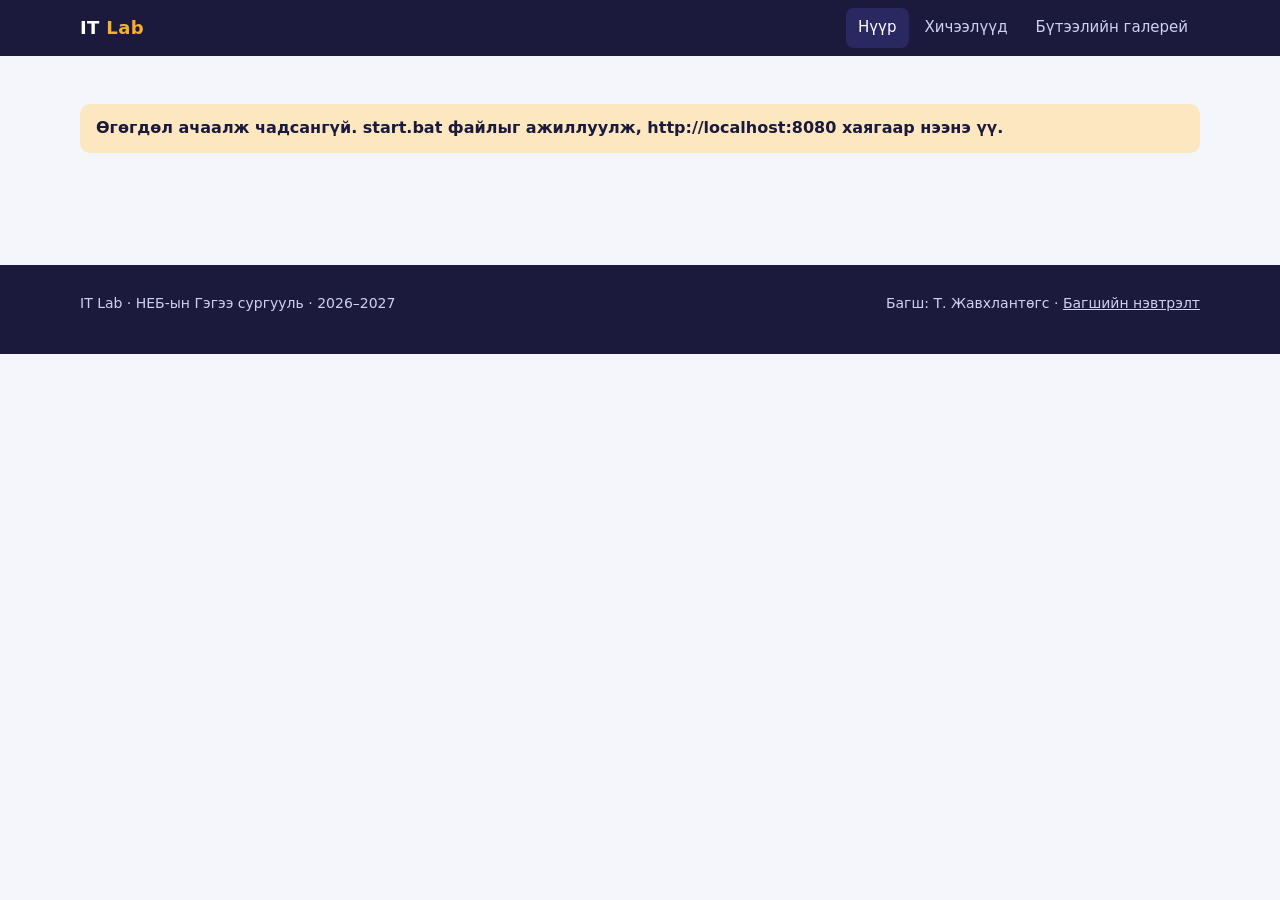
==== index.html @ 65188cd8 "Initial public site: IT Lab 2026-2027 Public pages only (gallery, lesson overviews). Slides, lesson " ====
<!doctype html>
<html lang="mn">
<head>
<meta charset="utf-8">
<meta name="viewport" content="width=device-width, initial-scale=1">
<title>IT Lab — дугуйлангийн сайт</title>
<link rel="stylesheet" href="css/style.css">
</head>
<body>
<main id="app"><noscript><p class="noscript">Энэ сайт JavaScript шаардана.</p></noscript></main>
<script src="js/common.js"></script>
<script src="js/index.js"></script>
</body>
</html>
---- css/style.css ----
:root {
  --bg: #f5f6fb; --surface: #ffffff; --ink: #1b1a3d; --muted: #5f6286; --line: #dcdeec;
  --navy: #1b1a3d; --navy2: #2a2860; --violet: #7c5cff; --mint: #0fa898; --coral: #ff5e5b; --gold: #f5b02e;
  --on-dark: #ffffff; --soft-dark: #cfd1f0;
  --shadow: 0 2px 14px rgba(27, 26, 61, .08);
  --r: 14px;
}
@media (prefers-color-scheme: dark) {
  :root:not([data-theme="light"]) {
    --bg: #12112b; --surface: #1c1b42; --ink: #eceefc; --muted: #a3a6cf; --line: #34336a;
    --navy: #0e0d24; --navy2: #24235a; --shadow: 0 2px 14px rgba(0, 0, 0, .35);
  }
}
* { box-sizing: border-box; }
html { scroll-behavior: smooth; }
body {
  margin: 0; background: var(--bg); color: var(--ink);
  font: 16px/1.55 "Segoe UI", system-ui, -apple-system, "Helvetica Neue", Arial, sans-serif;
}
img, video { max-width: 100%; display: block; }
a { color: var(--violet); }
.wrap { width: min(1120px, 100% - 32px); margin-inline: auto; }
h1, h2, h3 { line-height: 1.2; margin: 0; }
.muted { color: var(--muted); }
.en { color: var(--muted); font-style: italic; }

/* ---------- Навигаци ---------- */
.nav { background: var(--navy); color: var(--on-dark); position: sticky; top: 0; z-index: 20; }
.nav .wrap { display: flex; align-items: center; gap: 18px; min-height: 56px; flex-wrap: wrap; }
.brand { font-weight: 800; letter-spacing: .02em; color: var(--on-dark); text-decoration: none; font-size: 18px; }
.brand b { color: var(--gold); }
.nav nav { display: flex; gap: 4px; margin-left: auto; flex-wrap: wrap; }
.nav nav a { color: var(--soft-dark); text-decoration: none; padding: 8px 12px; border-radius: 8px; font-size: 15px; }
.nav nav a:hover, .nav nav a[aria-current="page"] { background: var(--navy2); color: var(--on-dark); }

/* ---------- Hero ---------- */
.hero { background: var(--navy); color: var(--on-dark); position: relative; overflow: hidden; padding: 56px 0 64px; }
.hero::before { content: ""; position: absolute; right: -120px; top: -160px; width: 460px; height: 460px; border-radius: 50%; background: var(--violet); opacity: .28; }
.hero::after { content: ""; position: absolute; right: 120px; bottom: -150px; width: 260px; height: 260px; border-radius: 50%; background: var(--mint); opacity: .22; }
.hero .wrap { position: relative; z-index: 1; }
.eyebrow { color: var(--gold); font-weight: 700; letter-spacing: .08em; text-transform: uppercase; font-size: 13px; }
.hero h1 { font-size: clamp(32px, 5.4vw, 54px); margin: 10px 0 14px; max-width: 22ch; }
.hero p { max-width: 56ch; color: var(--soft-dark); font-size: 18px; margin: 0 0 24px; }
.btns { display: flex; gap: 12px; flex-wrap: wrap; }
.btn {
  display: inline-flex; align-items: center; gap: 8px; padding: 11px 20px; border-radius: 999px; border: 0;
  font: inherit; font-weight: 700; cursor: pointer; text-decoration: none; background: var(--gold); color: #1b1a3d;
}
.btn:hover { filter: brightness(1.06); }
.btn.ghost { background: transparent; color: var(--on-dark); box-shadow: inset 0 0 0 2px rgba(255, 255, 255, .35); }
.btn.violet { background: var(--violet); color: #fff; }
.btn.line { background: transparent; color: var(--ink); box-shadow: inset 0 0 0 2px var(--line); }
.btn:disabled { opacity: .5; cursor: not-allowed; }

/* ---------- Хэсэг ---------- */
section.block { padding: 48px 0 8px; }
.head { display: flex; align-items: baseline; gap: 14px; flex-wrap: wrap; margin-bottom: 20px; }
.head h2 { font-size: clamp(24px, 3.4vw, 32px); }
.head p { margin: 0; color: var(--muted); }

.grid { display: grid; gap: 18px; }
.grid.c4 { grid-template-columns: repeat(auto-fill, minmax(240px, 1fr)); }
.grid.c3 { grid-template-columns: repeat(auto-fill, minmax(300px, 1fr)); }
.card { background: var(--surface); border-radius: var(--r); box-shadow: var(--shadow); overflow: hidden; }

/* ---------- Эцсийн бүтээгдэхүүн ---------- */
.outcome { padding: 20px; display: flex; flex-direction: column; gap: 10px; }
.outcome .ico { width: 48px; height: 48px; border-radius: 14px; display: grid; place-items: center; font-size: 26px; }
.outcome h3 { font-size: 20px; }
.c-violet { background: color-mix(in srgb, var(--violet) 18%, var(--surface)); }
.c-mint { background: color-mix(in srgb, var(--mint) 20%, var(--surface)); }
.c-coral { background: color-mix(in srgb, var(--coral) 18%, var(--surface)); }
.c-gold { background: color-mix(in srgb, var(--gold) 28%, var(--surface)); }
.thumbs { display: grid; grid-template-columns: repeat(3, 1fr); gap: 6px; margin-top: 4px; }
.thumbs .t { aspect-ratio: 1; border-radius: 10px; overflow: hidden; background: var(--bg); display: grid; place-items: center; font-size: 20px; color: var(--muted); }
.thumbs .t img, .thumbs .t video { width: 100%; height: 100%; object-fit: cover; }
.count { font-size: 14px; color: var(--muted); }

/* ---------- Жилийн төлөвлөгөө ---------- */
.roadmap { display: grid; gap: 12px; grid-template-columns: repeat(auto-fill, minmax(190px, 1fr)); }
.month { padding: 14px 16px; border-radius: var(--r); background: var(--surface); box-shadow: var(--shadow); display: flex; flex-direction: column; gap: 6px; text-decoration: none; color: inherit; border: 2px solid transparent; }
.month .m { font-size: 28px; font-weight: 800; }
.month.ready { border-color: var(--violet); }
.month.ready:hover { transform: translateY(-2px); }
.month.soon { opacity: .72; }
.month small { color: var(--muted); }
.pill { display: inline-block; font-size: 12px; font-weight: 700; padding: 3px 10px; border-radius: 999px; background: var(--bg); color: var(--muted); align-self: flex-start; }
.pill.ok { background: color-mix(in srgb, var(--mint) 22%, var(--surface)); color: var(--mint); }
.mod { display: inline-block; margin: 20px 0 8px; font-weight: 700; color: var(--muted); font-size: 14px; text-transform: uppercase; letter-spacing: .06em; }

/* ---------- Хичээлийн карт ---------- */
.lesson-card { padding: 18px; display: flex; flex-direction: column; gap: 8px; text-decoration: none; color: inherit; height: 100%; }
.lesson-card:hover { transform: translateY(-2px); box-shadow: 0 6px 22px rgba(124, 92, 255, .22); }
.lesson-card .no { font-weight: 800; color: var(--violet); font-size: 14px; }
.lesson-card h3 { font-size: 18px; }
.lesson-card .mk { margin-top: auto; padding-top: 10px; font-size: 14px; color: var(--muted); border-top: 1px dashed var(--line); }
.lesson-card, .month { transition: transform .15s, box-shadow .15s; }

/* ---------- Хичээлийн хуудас ---------- */
.lhead { background: var(--navy); color: var(--on-dark); padding: 36px 0 40px; }
.lhead h1 { font-size: clamp(28px, 4.6vw, 44px); margin: 8px 0; }
.lhead .en { color: var(--soft-dark); font-size: 18px; }
.lhead .summary { max-width: 62ch; color: var(--soft-dark); font-size: 18px; margin: 14px 0 0; }
.back { color: var(--soft-dark); text-decoration: none; font-size: 14px; }
.two { display: grid; gap: 24px; grid-template-columns: 1fr 1fr; align-items: start; }
@media (max-width: 800px) { .two { grid-template-columns: 1fr; } }
.panel { padding: 22px; }
.panel h2 { font-size: 22px; margin-bottom: 12px; }
.goals { margin: 0; padding: 0; list-style: none; display: grid; gap: 10px; }
.goals li { display: flex; gap: 12px; align-items: flex-start; }
.goals li::before { content: attr(data-n); flex: none; width: 26px; height: 26px; border-radius: 50%; background: var(--violet); color: #fff; font-weight: 700; font-size: 13px; display: grid; place-items: center; margin-top: 1px; }
.flow { list-style: none; margin: 0; padding: 0; display: grid; gap: 8px; }
.flow li { display: grid; grid-template-columns: 64px 1fr; gap: 10px; align-items: center; padding: 8px 12px; background: var(--bg); border-radius: 10px; }
.flow b { color: var(--violet); }
.chips { display: flex; flex-wrap: wrap; gap: 8px; }
.chip { background: var(--bg); border: 1px solid var(--line); border-radius: 999px; padding: 4px 12px; font-size: 14px; }
.make { background: var(--navy); color: var(--on-dark); border-radius: var(--r); padding: 24px; }
.make h2 { color: var(--gold); font-size: 14px; letter-spacing: .08em; text-transform: uppercase; margin-bottom: 8px; }
.make .what { font-size: 24px; font-weight: 800; margin-bottom: 6px; }
.make p { margin: 0 0 16px; color: var(--soft-dark); }
.make .examples { display: grid; gap: 12px; grid-template-columns: repeat(auto-fill, minmax(220px, 1fr)); }
.placeholder { border: 2px dashed rgba(255, 255, 255, .3); border-radius: 12px; padding: 22px; text-align: center; color: var(--soft-dark); }
.empty { border: 2px dashed var(--line); border-radius: var(--r); padding: 28px; text-align: center; color: var(--muted); }
.pager { display: flex; justify-content: space-between; gap: 12px; flex-wrap: wrap; margin: 36px 0; }

/* ---------- Бүтээлийн карт ---------- */
.work { display: flex; flex-direction: column; }
.work .media { aspect-ratio: 4 / 3; background: var(--bg); display: grid; place-items: center; overflow: hidden; position: relative; cursor: pointer; }
.work .media img, .work .media video { width: 100%; height: 100%; object-fit: cover; }
.work .media .big { font-size: 44px; }
.work .media audio { width: 90%; }
.work .body { padding: 12px 14px 14px; display: grid; gap: 4px; }
.work h3 { font-size: 16px; }
.work .by { font-size: 14px; color: var(--muted); }
.tag { font-size: 12px; font-weight: 700; padding: 2px 9px; border-radius: 999px; background: color-mix(in srgb, var(--violet) 16%, var(--surface)); color: var(--violet); display: inline-block; }
.tag.ex { background: color-mix(in srgb, var(--gold) 30%, var(--surface)); color: #8a5a00; }
.make .work { box-shadow: none; }
.make .work .by { color: var(--muted); }
.tags { display: flex; gap: 6px; flex-wrap: wrap; margin-top: 4px; }

/* ---------- Шүүлтүүр ---------- */
.filters { display: flex; flex-wrap: wrap; gap: 8px; margin-bottom: 18px; }
.filters button { font: inherit; border: 0; cursor: pointer; padding: 7px 16px; border-radius: 999px; background: var(--surface); color: var(--ink); box-shadow: inset 0 0 0 1.5px var(--line); }
.filters button[aria-pressed="true"] { background: var(--violet); color: #fff; box-shadow: none; }
.filter-label { width: 100%; font-size: 13px; color: var(--muted); font-weight: 700; text-transform: uppercase; letter-spacing: .06em; }

/* ---------- Lightbox ---------- */
dialog.lb { border: 0; padding: 0; background: transparent; max-width: 96vw; max-height: 94vh; }
dialog.lb::backdrop { background: rgba(10, 9, 30, .88); }
dialog.lb .in { position: relative; display: grid; gap: 10px; justify-items: center; color: #fff; }
dialog.lb img, dialog.lb video { max-width: 94vw; max-height: 80vh; border-radius: 10px; background: #000; }
dialog.lb iframe { width: min(94vw, 900px); height: 80vh; border: 0; border-radius: 10px; background: #fff; }
dialog.lb .x { position: absolute; top: -6px; right: -6px; z-index: 2; width: 38px; height: 38px; border-radius: 50%; border: 0; background: var(--gold); color: #1b1a3d; font-size: 22px; font-weight: 800; cursor: pointer; }
dialog.lb .cap { text-align: center; }

/* ---------- Админ ---------- */
.form { display: grid; gap: 14px; max-width: 640px; }
.form label { display: grid; gap: 4px; font-weight: 600; }
.form input[type=text], .form input[type=url], .form select, .form textarea {
  font: inherit; padding: 10px 12px; border-radius: 10px; border: 1.5px solid var(--line); background: var(--surface); color: var(--ink);
}
.form .row { display: grid; gap: 12px; grid-template-columns: 1fr 1fr; }
@media (max-width: 600px) { .form .row { grid-template-columns: 1fr; } }
.form .check { display: flex; gap: 10px; align-items: flex-start; font-weight: 500; }
.form .check input { margin-top: 5px; width: 18px; height: 18px; }
.drop { border: 2px dashed var(--line); border-radius: var(--r); padding: 26px; text-align: center; background: var(--surface); cursor: pointer; }
.drop.over { border-color: var(--violet); background: color-mix(in srgb, var(--violet) 10%, var(--surface)); }
.msg { padding: 12px 16px; border-radius: 10px; font-weight: 600; }
.msg.ok { background: color-mix(in srgb, var(--mint) 22%, var(--surface)); }
.msg.err { background: color-mix(in srgb, var(--coral) 22%, var(--surface)); }
.msg.warn { background: color-mix(in srgb, var(--gold) 30%, var(--surface)); }
.tabs { display: flex; gap: 8px; margin-bottom: 14px; }
.tabs button { font: inherit; border: 0; padding: 8px 16px; border-radius: 999px; cursor: pointer; background: var(--surface); box-shadow: inset 0 0 0 1.5px var(--line); color: var(--ink); }
.tabs button[aria-pressed="true"] { background: var(--violet); color: #fff; box-shadow: none; }
.list { display: grid; gap: 8px; margin-top: 12px; }
.list .item { display: flex; gap: 12px; align-items: center; padding: 10px 14px; background: var(--surface); border-radius: 10px; box-shadow: var(--shadow); }
.list .item .grow { flex: 1; min-width: 0; }
.list .item .grow b, .list .item .grow span { display: block; overflow: hidden; text-overflow: ellipsis; white-space: nowrap; }
.btn.small { padding: 6px 14px; font-size: 14px; }
.btn.danger { background: var(--coral); color: #fff; }

footer { margin-top: 64px; padding: 28px 0 40px; background: var(--navy); color: var(--soft-dark); font-size: 14px; }
footer .wrap { display: flex; flex-wrap: wrap; gap: 8px 24px; justify-content: space-between; }

.noscript { padding: 24px; text-align: center; }
@media (max-width: 600px) { .hero { padding: 40px 0 48px; } .hero p { font-size: 16px; } }
@media (prefers-reduced-motion: reduce) { * { transition: none !important; scroll-behavior: auto !important; } }

.badge { display: inline-block; font-size: 12px; font-weight: 700; padding: 3px 10px; border-radius: 999px; background: color-mix(in srgb, var(--gold) 35%, transparent); color: var(--gold); vertical-align: middle; }
.panel h2 .badge, .card .badge { color: #8a5a00; background: color-mix(in srgb, var(--gold) 35%, var(--surface)); }
.nav .badge { background: color-mix(in srgb, var(--gold) 25%, transparent); color: var(--gold); }
.lhead .btns .badge { align-self: center; }
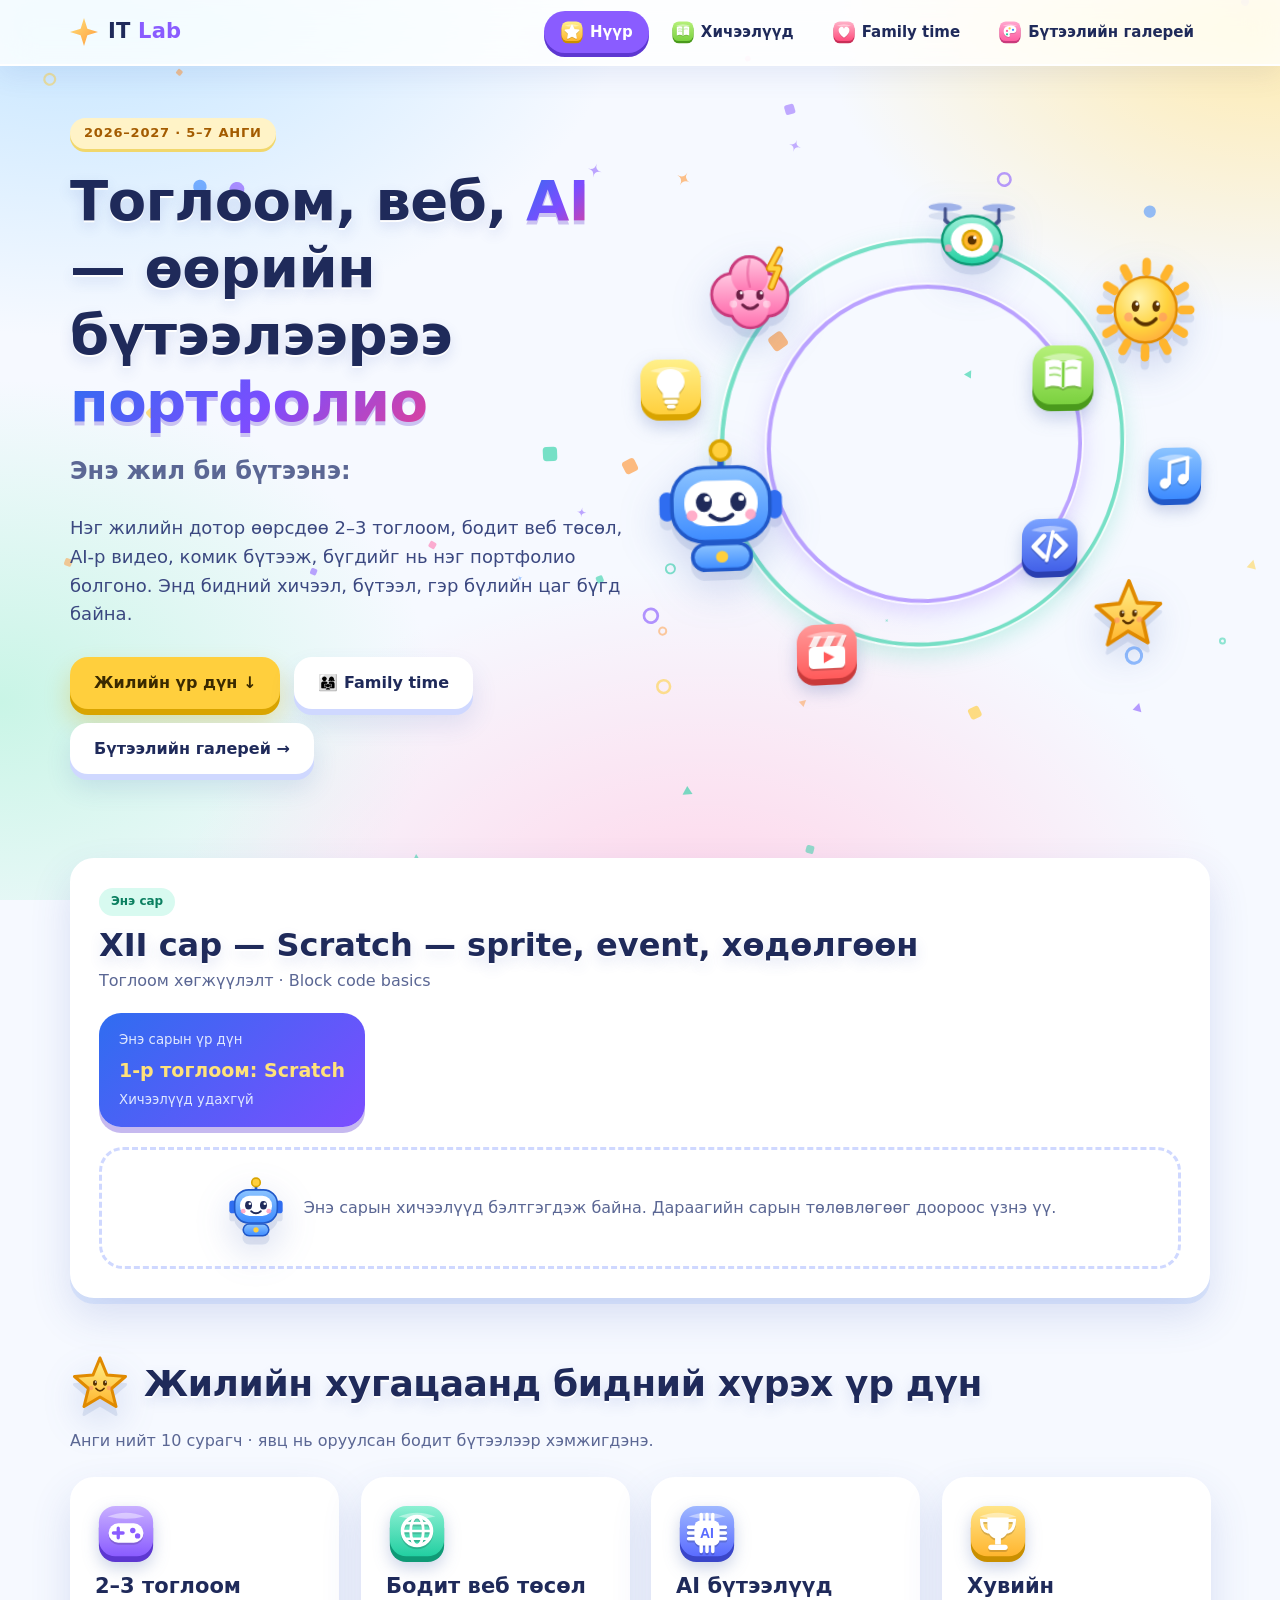
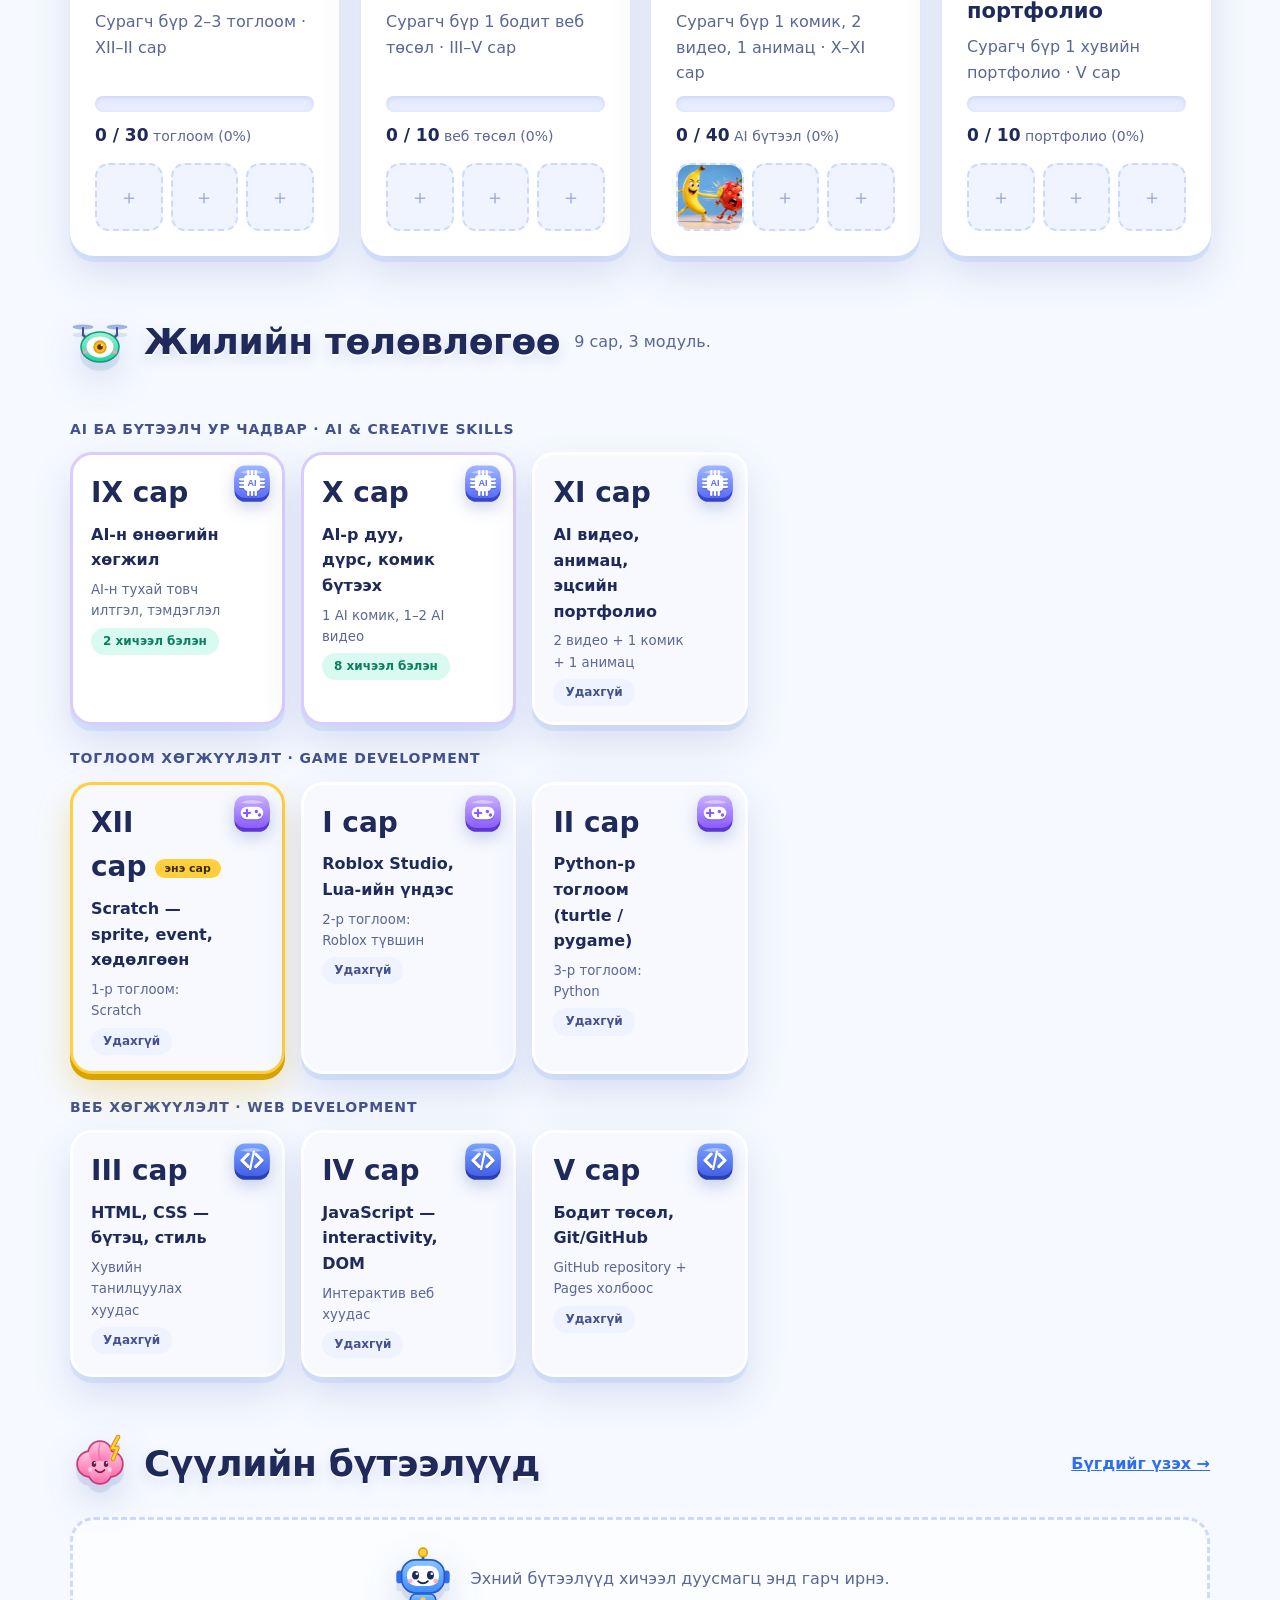
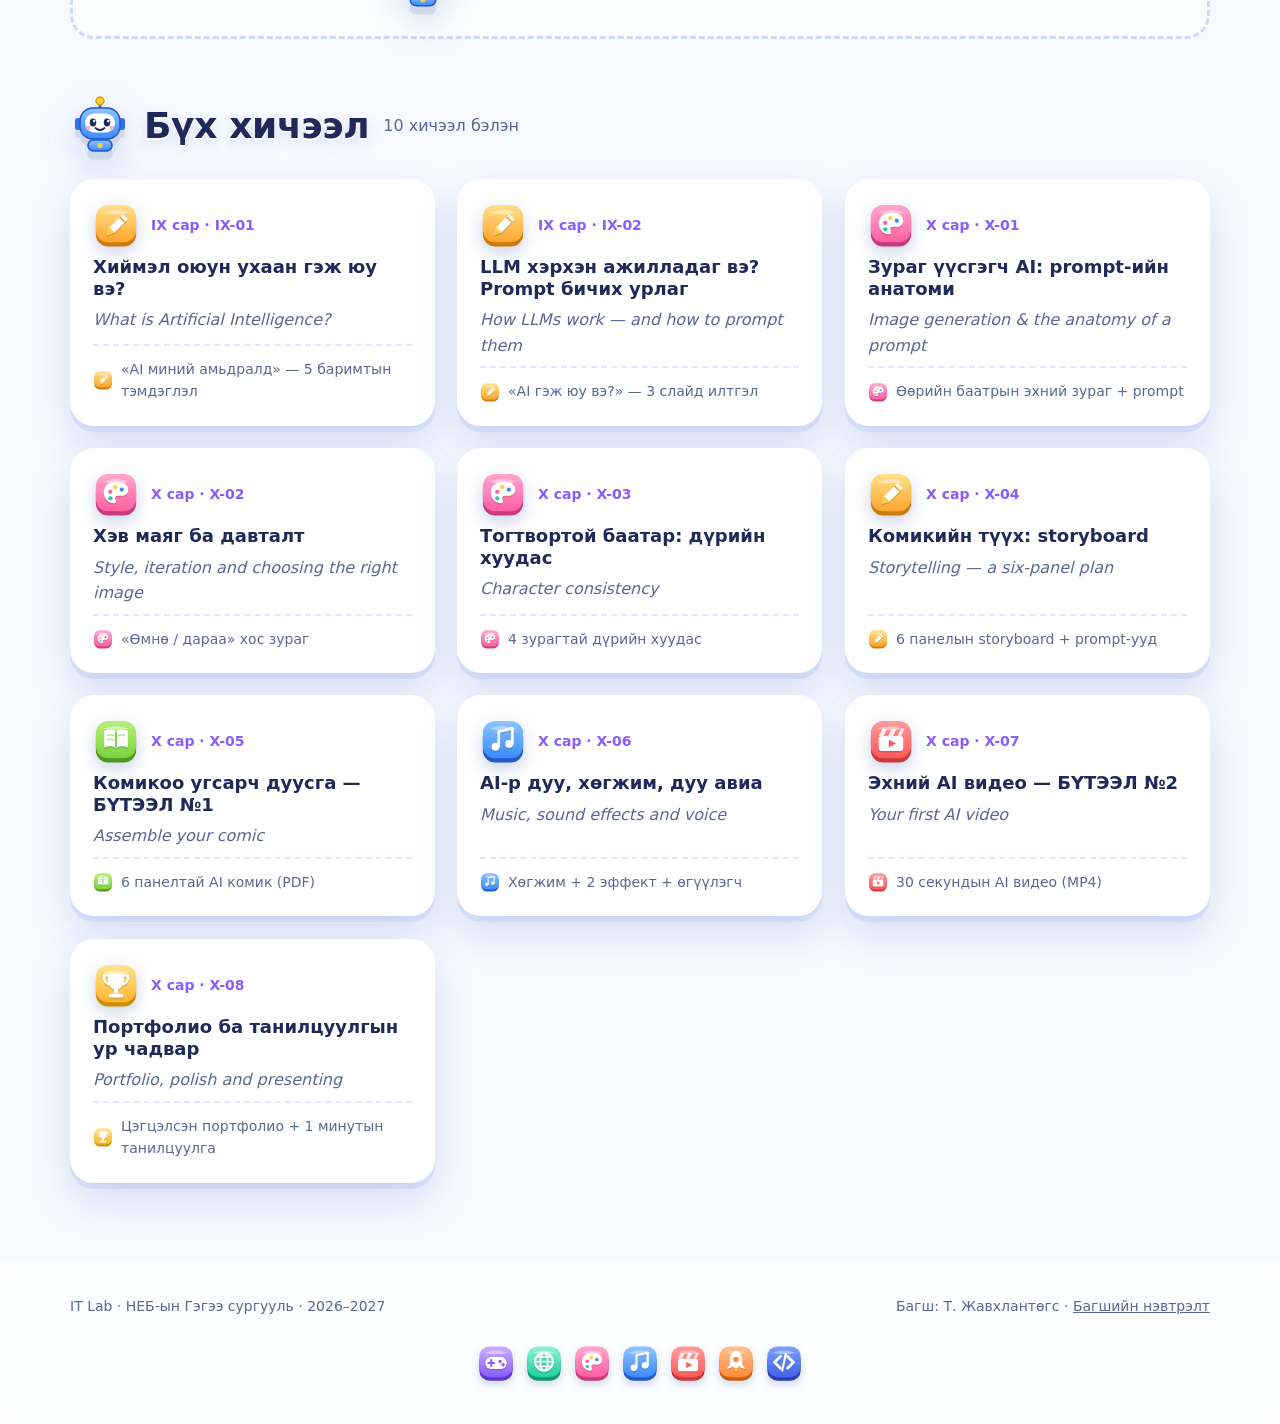
==== commit 0e187850: "Update site: bright 3D design, Family time, month view, 3D icons - Kid-friendly bright 3D theme with" ====
--- a/index.html
+++ b/index.html
@@ -4,11 +4,14 @@
 <meta charset="utf-8">
 <meta name="viewport" content="width=device-width, initial-scale=1">
 <title>IT Lab — дугуйлангийн сайт</title>
+<meta name="color-scheme" content="dark">
+<meta name="theme-color" content="#070816">
 <link rel="stylesheet" href="css/style.css">
 </head>
 <body>
 <main id="app"><noscript><p class="noscript">Энэ сайт JavaScript шаардана.</p></noscript></main>
 <script src="js/common.js"></script>
+<script src="js/fx.js"></script>
 <script src="js/index.js"></script>
 </body>
 </html>
--- a/css/style.css
+++ b/css/style.css
@@ -1,192 +1,448 @@
+/* IT Lab — хүүхдэд зориулсан гэгээлэг 3D загвар: тод өнгө, «товчин доорх ирмэг», найрсаг дүрүүд */
 :root {
-  --bg: #f5f6fb; --surface: #ffffff; --ink: #1b1a3d; --muted: #5f6286; --line: #dcdeec;
-  --navy: #1b1a3d; --navy2: #2a2860; --violet: #7c5cff; --mint: #0fa898; --coral: #ff5e5b; --gold: #f5b02e;
-  --on-dark: #ffffff; --soft-dark: #cfd1f0;
-  --shadow: 0 2px 14px rgba(27, 26, 61, .08);
-  --r: 14px;
-}
-@media (prefers-color-scheme: dark) {
-  :root:not([data-theme="light"]) {
-    --bg: #12112b; --surface: #1c1b42; --ink: #eceefc; --muted: #a3a6cf; --line: #34336a;
-    --navy: #0e0d24; --navy2: #24235a; --shadow: 0 2px 14px rgba(0, 0, 0, .35);
-  }
+  color-scheme: light;
+  --bg: #f6f9ff; --surface: #ffffff;
+  --ink: #1f2a5a; --muted: #5b6794; --line: #dfe6ff;
+  --blue: #3d8bff; --blue-d: #2159c9; --purple: #8a5cff; --purple-d: #5d37d1; --pink: #ff5fa2; --pink-d: #c93a7c;
+  --orange: #ff9a3d; --yellow: #ffcf3d; --yellow-d: #d9a400; --mint: #22cfa1; --mint-d: #0f9a76; --coral: #ff6b6b; --coral-d: #cc4545;
+  /* ӨМНӨХ нэрүүдийг хадгална (JS-д ашиглагддаг) */
+  --violet: var(--purple); --gold: var(--yellow);
+  --on-dark: #ffffff; --soft-dark: #eaf0ff;
+  --grad: linear-gradient(135deg, #2f6df0 0%, #7c4dff 55%, #e0409a 100%);
+  --shadow: 0 6px 0 rgba(47, 109, 240, .10), 0 18px 40px rgba(60, 90, 180, .16);
+  --r: 24px;
 }
 * { box-sizing: border-box; }
 html { scroll-behavior: smooth; }
 body {
-  margin: 0; background: var(--bg); color: var(--ink);
-  font: 16px/1.55 "Segoe UI", system-ui, -apple-system, "Helvetica Neue", Arial, sans-serif;
-}
+  margin: 0; color: var(--ink); min-height: 100vh;
+  font: 16px/1.6 "Segoe UI", system-ui, -apple-system, "Helvetica Neue", Arial, sans-serif;
+  background:
+    radial-gradient(900px 600px at 6% -4%, #bfe3ff 0%, transparent 62%),
+    radial-gradient(800px 560px at 100% 0%, #ffe9a8 0%, transparent 58%),
+    radial-gradient(900px 640px at 55% 106%, #ffd3e8 0%, transparent 60%),
+    radial-gradient(700px 520px at 0% 78%, #c9f5e6 0%, transparent 62%),
+    var(--bg);
+  background-attachment: fixed;
+  overflow-x: hidden;
+}
+#fx { position: fixed; inset: 0; width: 100%; height: 100%; z-index: 0; pointer-events: none; }
+header.nav, #app, footer { position: relative; z-index: 1; }
 img, video { max-width: 100%; display: block; }
-a { color: var(--violet); }
-.wrap { width: min(1120px, 100% - 32px); margin-inline: auto; }
+a { color: #2f6df0; }
 h1, h2, h3 { line-height: 1.2; margin: 0; }
 .muted { color: var(--muted); }
 .en { color: var(--muted); font-style: italic; }
+.wrap { width: min(1140px, 100% - 32px); margin-inline: auto; }
+.grad { background: var(--grad); -webkit-background-clip: text; background-clip: text; -webkit-text-fill-color: transparent; color: transparent; }
+::selection { background: #ffe08a; }
+:focus-visible { outline: 3px solid var(--purple); outline-offset: 3px; border-radius: 8px; }
 
 /* ---------- Навигаци ---------- */
-.nav { background: var(--navy); color: var(--on-dark); position: sticky; top: 0; z-index: 20; }
-.nav .wrap { display: flex; align-items: center; gap: 18px; min-height: 56px; flex-wrap: wrap; }
-.brand { font-weight: 800; letter-spacing: .02em; color: var(--on-dark); text-decoration: none; font-size: 18px; }
-.brand b { color: var(--gold); }
-.nav nav { display: flex; gap: 4px; margin-left: auto; flex-wrap: wrap; }
-.nav nav a { color: var(--soft-dark); text-decoration: none; padding: 8px 12px; border-radius: 8px; font-size: 15px; }
-.nav nav a:hover, .nav nav a[aria-current="page"] { background: var(--navy2); color: var(--on-dark); }
-
-/* ---------- Hero ---------- */
-.hero { background: var(--navy); color: var(--on-dark); position: relative; overflow: hidden; padding: 56px 0 64px; }
-.hero::before { content: ""; position: absolute; right: -120px; top: -160px; width: 460px; height: 460px; border-radius: 50%; background: var(--violet); opacity: .28; }
-.hero::after { content: ""; position: absolute; right: 120px; bottom: -150px; width: 260px; height: 260px; border-radius: 50%; background: var(--mint); opacity: .22; }
-.hero .wrap { position: relative; z-index: 1; }
-.eyebrow { color: var(--gold); font-weight: 700; letter-spacing: .08em; text-transform: uppercase; font-size: 13px; }
-.hero h1 { font-size: clamp(32px, 5.4vw, 54px); margin: 10px 0 14px; max-width: 22ch; }
-.hero p { max-width: 56ch; color: var(--soft-dark); font-size: 18px; margin: 0 0 24px; }
-.btns { display: flex; gap: 12px; flex-wrap: wrap; }
+.nav { position: sticky; top: 0; z-index: 30; background: rgba(255, 255, 255, .82); backdrop-filter: blur(16px) saturate(160%); -webkit-backdrop-filter: blur(16px) saturate(160%); border-bottom: 2px solid #fff; box-shadow: 0 8px 28px rgba(60, 90, 180, .10); }
+.nav .wrap { display: flex; align-items: center; gap: 14px; min-height: 64px; flex-wrap: wrap; }
+.brand { display: inline-flex; align-items: center; gap: 10px; font-weight: 900; letter-spacing: .01em; color: var(--ink); text-decoration: none; font-size: 21px; }
+.brand b { color: var(--purple); }
+.logo { width: 28px; height: 28px; background: linear-gradient(135deg, #ffe27a, #ff9a3d); clip-path: polygon(50% 0, 62% 38%, 100% 50%, 62% 62%, 50% 100%, 38% 62%, 0 50%, 38% 38%); filter: drop-shadow(0 2px 0 rgba(217, 164, 0, .55)); animation: pulse 3.6s ease-in-out infinite; }
+.nav nav { display: flex; gap: 6px; margin-left: auto; flex-wrap: wrap; }
+.nav nav a { color: var(--ink); text-decoration: none; padding: 9px 16px; border-radius: 999px; font-size: 15px; font-weight: 700; transition: background .2s, transform .15s; }
+.nav nav a:hover { background: #eef3ff; transform: translateY(-1px); }
+.nav nav a[aria-current="page"] { background: var(--purple); color: #fff; box-shadow: 0 4px 0 var(--purple-d); }
+
+/* ---------- Товчнууд (товчин доорх 3D ирмэгтэй) ---------- */
+.btns { display: flex; gap: 14px; flex-wrap: wrap; }
 .btn {
-  display: inline-flex; align-items: center; gap: 8px; padding: 11px 20px; border-radius: 999px; border: 0;
-  font: inherit; font-weight: 700; cursor: pointer; text-decoration: none; background: var(--gold); color: #1b1a3d;
-}
-.btn:hover { filter: brightness(1.06); }
-.btn.ghost { background: transparent; color: var(--on-dark); box-shadow: inset 0 0 0 2px rgba(255, 255, 255, .35); }
-.btn.violet { background: var(--violet); color: #fff; }
-.btn.line { background: transparent; color: var(--ink); box-shadow: inset 0 0 0 2px var(--line); }
-.btn:disabled { opacity: .5; cursor: not-allowed; }
+  display: inline-flex; align-items: center; gap: 8px; padding: 13px 24px; border-radius: 18px; border: 0;
+  font: inherit; font-weight: 800; cursor: pointer; text-decoration: none; color: #fff; background: var(--blue);
+  box-shadow: 0 6px 0 var(--blue-d), 0 14px 26px rgba(47, 109, 240, .30);
+  transition: transform .12s, box-shadow .12s, filter .12s;
+}
+.btn:hover { transform: translateY(-2px); filter: brightness(1.06); box-shadow: 0 8px 0 var(--blue-d), 0 18px 30px rgba(47, 109, 240, .34); }
+.btn:active { transform: translateY(5px); box-shadow: 0 1px 0 var(--blue-d), 0 4px 10px rgba(47, 109, 240, .25); }
+.btn.sun { background: var(--yellow); color: #3a2a00; box-shadow: 0 6px 0 var(--yellow-d), 0 14px 26px rgba(217, 164, 0, .32); }
+.btn.sun:hover { box-shadow: 0 8px 0 var(--yellow-d), 0 18px 30px rgba(217, 164, 0, .36); }
+.btn.sun:active { box-shadow: 0 1px 0 var(--yellow-d); }
+.btn.violet { background: var(--purple); box-shadow: 0 6px 0 var(--purple-d), 0 14px 26px rgba(138, 92, 255, .32); }
+.btn.violet:hover { box-shadow: 0 8px 0 var(--purple-d), 0 18px 30px rgba(138, 92, 255, .36); }
+.btn.violet:active { box-shadow: 0 1px 0 var(--purple-d); }
+.btn.ghost, .btn.line { background: #fff; color: var(--ink); box-shadow: 0 6px 0 #cfd8ff, 0 14px 26px rgba(60, 90, 180, .14); }
+.btn.ghost:hover, .btn.line:hover { box-shadow: 0 8px 0 #cfd8ff, 0 18px 30px rgba(60, 90, 180, .18); }
+.btn.ghost:active, .btn.line:active { box-shadow: 0 1px 0 #cfd8ff; }
+.btn.danger { background: var(--coral); box-shadow: 0 6px 0 var(--coral-d), 0 12px 22px rgba(255, 107, 107, .3); }
+.btn.danger:active { box-shadow: 0 1px 0 var(--coral-d); }
+.btn.small { padding: 7px 16px; font-size: 14px; border-radius: 14px; box-shadow: 0 4px 0 var(--coral-d); }
+.btn.small:active { transform: translateY(3px); box-shadow: 0 1px 0 var(--coral-d); }
+.btn:disabled { opacity: .5; cursor: not-allowed; transform: none; }
+
+/* ---------- Hero + 3D тайз ---------- */
+.hero { position: relative; padding: 52px 0 36px; }
+.hero-grid { display: grid; grid-template-columns: 1fr 1fr; gap: 12px; align-items: center; }
+.eyebrow { display: inline-block; color: #a35b00; background: #fff3c7; padding: 5px 14px; border-radius: 999px; font-weight: 800; letter-spacing: .06em; text-transform: uppercase; font-size: 13px; box-shadow: 0 3px 0 #f1d76c; }
+.hero h1 { font-size: clamp(34px, 4.9vw, 56px); margin: 18px 0 16px; letter-spacing: -.01em; font-weight: 900; }
+.hero p { max-width: 52ch; color: #3b4880; font-size: 18px; margin: 0 0 28px; }
+
+.stage { position: relative; height: 460px; perspective: 1200px; }
+.stage-inner { position: absolute; inset: 0; transform-style: preserve-3d; transform: rotateX(var(--sx, -6deg)) rotateY(var(--sy, 10deg)); transition: transform .25s ease-out; }
+.stage .orb { position: absolute; left: 50%; top: 50%; width: 400px; height: 400px; margin: -200px 0 0 -200px; border-radius: 50%; background: radial-gradient(circle, #fff6c9 0%, #ffd8ec 45%, rgba(191, 227, 255, .5) 66%, transparent 74%); transform: translateZ(-120px); }
+.ring { position: absolute; left: 50%; top: 50%; border-radius: 50%; border: 4px solid rgba(138, 92, 255, .55); box-shadow: 0 0 0 2px rgba(255, 255, 255, .8), 0 8px 24px rgba(138, 92, 255, .25); transform-style: preserve-3d; }
+.ring.r1 { width: 320px; height: 320px; margin: -160px 0 0 -160px; animation: ring1 14s linear infinite; }
+.ring.r2 { width: 410px; height: 410px; margin: -205px 0 0 -205px; border-color: rgba(34, 207, 161, .6); box-shadow: 0 0 0 2px rgba(255, 255, 255, .8), 0 8px 24px rgba(34, 207, 161, .25); animation: ring2 22s linear infinite; }
+.cube { position: absolute; left: 50%; top: 50%; width: 150px; height: 150px; margin: -75px 0 0 -75px; transform-style: preserve-3d; animation: spin 20s linear infinite; }
+.face { position: absolute; inset: 0; display: grid; place-items: center; font-size: 66px; border-radius: 28px; border: 4px solid #fff; backface-visibility: hidden; -webkit-backface-visibility: hidden; box-shadow: inset 0 -10px 0 rgba(0, 0, 0, .08), 0 10px 30px rgba(60, 90, 180, .25); }
+.face.f1 { background: linear-gradient(145deg, #8cc4ff, #3d8bff); transform: translateZ(75px); }
+.face.f2 { background: linear-gradient(145deg, #ffe58a, #ffb52e); transform: rotateY(180deg) translateZ(75px); }
+.face.f3 { background: linear-gradient(145deg, #ffa7cf, #ff5fa2); transform: rotateY(90deg) translateZ(75px); }
+.face.f4 { background: linear-gradient(145deg, #8df0d3, #22cfa1); transform: rotateY(-90deg) translateZ(75px); }
+.face.f5 { background: linear-gradient(145deg, #c9b0ff, #8a5cff); transform: rotateX(90deg) translateZ(75px); }
+.face.f6 { background: linear-gradient(145deg, #ffc08a, #ff8a3d); transform: rotateX(-90deg) translateZ(75px); }
+.fl { position: absolute; left: 50%; top: 50%; width: 62px; height: 62px; margin: -31px 0 0 -31px; display: grid; place-items: center; font-size: 30px; border-radius: 20px; background: #fff; border: 3px solid #fff; box-shadow: 0 6px 0 rgba(47, 109, 240, .14), 0 14px 28px rgba(60, 90, 180, .22); transform: translate3d(calc(var(--x) + var(--px, 0px) * var(--k, 1)), calc(var(--y) + var(--py, 0px) * var(--k, 1)), var(--z)); transition: transform .3s ease-out; animation: bob 6s ease-in-out infinite; animation-delay: var(--d, 0s); }
+.spark { position: absolute; left: 50%; top: 50%; width: var(--s, 30px); height: var(--s, 30px); margin: calc(var(--s, 30px) / -2) 0 0 calc(var(--s, 30px) / -2); background: linear-gradient(135deg, #ffe27a, #ff9a3d); clip-path: polygon(50% 0, 62% 38%, 100% 50%, 62% 62%, 50% 100%, 38% 62%, 0 50%, 38% 38%); filter: drop-shadow(0 3px 0 rgba(217, 164, 0, .45)); transform: translate3d(calc(var(--x) + var(--px, 0px) * var(--k, 1)), calc(var(--y) + var(--py, 0px) * var(--k, 1)), var(--z)); transition: transform .3s ease-out; animation: pulse 3s ease-in-out infinite; animation-delay: var(--d, 0s); }
+.spark.pk { background: linear-gradient(135deg, #ffb3d6, #ff5fa2); filter: drop-shadow(0 3px 0 rgba(201, 58, 124, .35)); }
+.spark.bl { background: linear-gradient(135deg, #a8d3ff, #3d8bff); filter: drop-shadow(0 3px 0 rgba(33, 89, 201, .35)); }
+
+/* ---------- Найрсаг дүрүүд ---------- */
+.mascot { position: relative; cursor: pointer; display: inline-block; line-height: 0; width: var(--sz, 80px); height: var(--sz, 80px); filter: drop-shadow(0 8px 0 rgba(47, 80, 160, .12)) drop-shadow(0 14px 18px rgba(60, 90, 180, .22)); }
+.mascot svg { width: 100%; height: 100%; overflow: visible; }
+.mascot .eye { transform-box: fill-box; transform-origin: center; animation: blink 5s infinite; }
+.mascot .prop { transform-box: fill-box; transform-origin: center; animation: flap .22s linear infinite; }
+.char { position: absolute; left: 50%; top: 50%; width: var(--sz); height: var(--sz); margin: calc(var(--sz) / -2) 0 0 calc(var(--sz) / -2); transform: translate3d(calc(var(--x) + var(--px, 0px) * var(--k, 1)), calc(var(--y) + var(--py, 0px) * var(--k, 1)), var(--z)); transition: transform .3s ease-out; animation: bob 5.5s ease-in-out infinite; animation-delay: var(--d, 0s); }
+.char .mascot { --sz: 100%; }
+.corner { position: absolute; right: 4%; top: 50%; margin-top: -60px; z-index: 2; animation: bob 5s ease-in-out infinite; }
+
+@keyframes spin { from { transform: rotateX(-22deg) rotateY(0); } to { transform: rotateX(-22deg) rotateY(360deg); } }
+@keyframes ring1 { from { transform: rotateX(72deg) rotateZ(0); } to { transform: rotateX(72deg) rotateZ(360deg); } }
+@keyframes ring2 { from { transform: rotateX(72deg) rotateY(18deg) rotateZ(360deg); } to { transform: rotateX(72deg) rotateY(18deg) rotateZ(0); } }
+@keyframes bob { 0%, 100% { translate: 0 0; } 50% { translate: 0 -14px; } }
+@keyframes pulse { 0%, 100% { opacity: 1; scale: 1; } 50% { opacity: .75; scale: .85; } }
+@keyframes flap { 0%, 100% { transform: scaleX(1); } 50% { transform: scaleX(.72); } }
+@keyframes blink { 0%, 93%, 100% { transform: scaleY(1); } 96% { transform: scaleY(.08); } }
 
 /* ---------- Хэсэг ---------- */
 section.block { padding: 48px 0 8px; }
-.head { display: flex; align-items: baseline; gap: 14px; flex-wrap: wrap; margin-bottom: 20px; }
-.head h2 { font-size: clamp(24px, 3.4vw, 32px); }
+.head { display: flex; align-items: center; gap: 14px; flex-wrap: wrap; margin-bottom: 24px; }
+.head h2 { font-size: clamp(26px, 3.4vw, 36px); letter-spacing: -.01em; font-weight: 900; }
 .head p { margin: 0; color: var(--muted); }
-
-.grid { display: grid; gap: 18px; }
-.grid.c4 { grid-template-columns: repeat(auto-fill, minmax(240px, 1fr)); }
-.grid.c3 { grid-template-columns: repeat(auto-fill, minmax(300px, 1fr)); }
-.card { background: var(--surface); border-radius: var(--r); box-shadow: var(--shadow); overflow: hidden; }
-
-/* ---------- Эцсийн бүтээгдэхүүн ---------- */
-.outcome { padding: 20px; display: flex; flex-direction: column; gap: 10px; }
-.outcome .ico { width: 48px; height: 48px; border-radius: 14px; display: grid; place-items: center; font-size: 26px; }
-.outcome h3 { font-size: 20px; }
-.c-violet { background: color-mix(in srgb, var(--violet) 18%, var(--surface)); }
-.c-mint { background: color-mix(in srgb, var(--mint) 20%, var(--surface)); }
-.c-coral { background: color-mix(in srgb, var(--coral) 18%, var(--surface)); }
-.c-gold { background: color-mix(in srgb, var(--gold) 28%, var(--surface)); }
-.thumbs { display: grid; grid-template-columns: repeat(3, 1fr); gap: 6px; margin-top: 4px; }
-.thumbs .t { aspect-ratio: 1; border-radius: 10px; overflow: hidden; background: var(--bg); display: grid; place-items: center; font-size: 20px; color: var(--muted); }
+.head a { margin-left: auto; font-weight: 700; }
+.head .mascot { --sz: 60px; }
+.grid { display: grid; gap: 22px; }
+.grid.c4 { grid-template-columns: repeat(auto-fill, minmax(245px, 1fr)); }
+.grid.c3 { grid-template-columns: repeat(auto-fill, minmax(310px, 1fr)); }
+
+/* ---------- Карт + 3D хазайлт ---------- */
+.card { position: relative; background: var(--surface); border: 3px solid #fff; border-radius: var(--r); box-shadow: var(--shadow); overflow: hidden; }
+.tilt { transform: perspective(900px) rotateX(var(--rx, 0deg)) rotateY(var(--ry, 0deg)) translateZ(0); transition: transform .18s ease-out, box-shadow .25s; will-change: transform; }
+.tilt.is-hot { box-shadow: 0 8px 0 rgba(138, 92, 255, .16), 0 26px 50px rgba(60, 90, 180, .26); transition: transform .06s linear, box-shadow .25s; }
+.tilt::after { content: ""; position: absolute; inset: 0; border-radius: inherit; pointer-events: none; opacity: 0; background: radial-gradient(380px circle at var(--mx, 50%) var(--my, 50%), rgba(138, 92, 255, .13), transparent 48%); transition: opacity .25s; }
+.tilt.is-hot::after { opacity: 1; }
+
+/* ---------- Жилийн үр дүн ---------- */
+.outcome { padding: 22px; display: flex; flex-direction: column; gap: 10px; height: 100%; }
+.outcome .ico { width: 58px; height: 58px; border-radius: 18px; display: grid; place-items: center; font-size: 30px; border: 3px solid #fff; box-shadow: inset 0 -6px 0 rgba(0, 0, 0, .10), 0 8px 18px rgba(60, 90, 180, .22); }
+.outcome h3 { font-size: 21px; font-weight: 900; }
+.c-violet { background: linear-gradient(145deg, #c9b0ff, #8a5cff); }
+.c-mint { background: linear-gradient(145deg, #8df0d3, #22cfa1); }
+.c-coral { background: linear-gradient(145deg, #ffa7cf, #ff5fa2); }
+.c-gold { background: linear-gradient(145deg, #ffe58a, #ffb52e); }
+.thumbs { display: grid; grid-template-columns: repeat(3, 1fr); gap: 8px; margin-top: 4px; }
+.thumbs .t { aspect-ratio: 1; border-radius: 14px; overflow: hidden; background: #f0f4ff; border: 2px dashed #cdd8ff; display: grid; place-items: center; font-size: 20px; color: #9aa7d8; }
 .thumbs .t img, .thumbs .t video { width: 100%; height: 100%; object-fit: cover; }
 .count { font-size: 14px; color: var(--muted); }
+.outcome .count b { color: var(--ink); font-size: 17px; }
+.bar { height: 16px; border-radius: 999px; background: #e7edff; overflow: hidden; margin-top: auto; box-shadow: inset 0 2px 4px rgba(60, 90, 180, .15); }
+.bar i { display: block; height: 100%; border-radius: 999px; background: linear-gradient(90deg, #3d8bff, #8a5cff 60%, #ff5fa2); box-shadow: inset 0 3px 0 rgba(255, 255, 255, .35); transition: width .8s cubic-bezier(.2, .8, .2, 1); }
 
 /* ---------- Жилийн төлөвлөгөө ---------- */
-.roadmap { display: grid; gap: 12px; grid-template-columns: repeat(auto-fill, minmax(190px, 1fr)); }
-.month { padding: 14px 16px; border-radius: var(--r); background: var(--surface); box-shadow: var(--shadow); display: flex; flex-direction: column; gap: 6px; text-decoration: none; color: inherit; border: 2px solid transparent; }
-.month .m { font-size: 28px; font-weight: 800; }
-.month.ready { border-color: var(--violet); }
-.month.ready:hover { transform: translateY(-2px); }
-.month.soon { opacity: .72; }
+.roadmap { display: grid; gap: 16px; grid-template-columns: repeat(auto-fill, minmax(205px, 1fr)); }
+.month { padding: 16px 18px; border-radius: 22px; background: #fff; border: 3px solid #fff; box-shadow: var(--shadow); display: flex; flex-direction: column; gap: 6px; text-decoration: none; color: inherit; position: relative; }
+.month .m { font-size: 28px; font-weight: 900; }
+.month.ready { border-color: #d9ccff; }
+.month.soon { opacity: .72; background: #f7f9ff; }
 .month small { color: var(--muted); }
-.pill { display: inline-block; font-size: 12px; font-weight: 700; padding: 3px 10px; border-radius: 999px; background: var(--bg); color: var(--muted); align-self: flex-start; }
-.pill.ok { background: color-mix(in srgb, var(--mint) 22%, var(--surface)); color: var(--mint); }
-.mod { display: inline-block; margin: 20px 0 8px; font-weight: 700; color: var(--muted); font-size: 14px; text-transform: uppercase; letter-spacing: .06em; }
+.month.current { border-color: var(--yellow); box-shadow: 0 6px 0 var(--yellow-d), 0 18px 34px rgba(217, 164, 0, .28); }
+.now-tag { margin-left: 8px; font-size: 11px; font-weight: 800; padding: 3px 10px; border-radius: 999px; background: var(--yellow); color: #3a2a00; vertical-align: middle; }
+.pill { display: inline-block; font-size: 12px; font-weight: 800; padding: 4px 12px; border-radius: 999px; background: #eef3ff; color: #44528c; align-self: flex-start; }
+.pill.ok { background: #d8faf0; color: #0b7f60; }
+.mod { display: inline-block; margin: 22px 0 12px; font-weight: 800; color: #44528c; font-size: 14px; text-transform: uppercase; letter-spacing: .06em; }
 
 /* ---------- Хичээлийн карт ---------- */
-.lesson-card { padding: 18px; display: flex; flex-direction: column; gap: 8px; text-decoration: none; color: inherit; height: 100%; }
-.lesson-card:hover { transform: translateY(-2px); box-shadow: 0 6px 22px rgba(124, 92, 255, .22); }
-.lesson-card .no { font-weight: 800; color: var(--violet); font-size: 14px; }
-.lesson-card h3 { font-size: 18px; }
-.lesson-card .mk { margin-top: auto; padding-top: 10px; font-size: 14px; color: var(--muted); border-top: 1px dashed var(--line); }
-.lesson-card, .month { transition: transform .15s, box-shadow .15s; }
-
-/* ---------- Хичээлийн хуудас ---------- */
-.lhead { background: var(--navy); color: var(--on-dark); padding: 36px 0 40px; }
-.lhead h1 { font-size: clamp(28px, 4.6vw, 44px); margin: 8px 0; }
-.lhead .en { color: var(--soft-dark); font-size: 18px; }
-.lhead .summary { max-width: 62ch; color: var(--soft-dark); font-size: 18px; margin: 14px 0 0; }
-.back { color: var(--soft-dark); text-decoration: none; font-size: 14px; }
+.lesson-card, .fam-card { padding: 20px; display: flex; flex-direction: column; gap: 8px; text-decoration: none; color: inherit; height: 100%; }
+.lesson-card .no { font-weight: 800; color: var(--purple); font-size: 14px; }
+.lesson-card h3, .fam-card h3 { font-size: 18px; font-weight: 800; }
+.lesson-card .mk, .fam-card .mk { margin-top: auto; padding-top: 12px; font-size: 14px; color: var(--muted); border-top: 2px dashed var(--line); }
+.fam-card { background: #fff0f6; }
+.fam-card .no { font-weight: 800; color: var(--pink-d); font-size: 14px; }
+.fam-card p { margin: 0; }
+
+/* ---------- Хуудасны толгой ---------- */
+.lhead { position: relative; padding: 40px 0 44px; overflow: hidden; background: linear-gradient(180deg, rgba(255, 255, 255, .85), rgba(255, 255, 255, .35)); border-bottom: 3px solid #fff; box-shadow: 0 10px 30px rgba(60, 90, 180, .08); }
+.lhead .wrap { position: relative; z-index: 1; padding-right: 150px; }
+.lhead h1 { font-size: clamp(28px, 4.6vw, 46px); margin: 10px 0; letter-spacing: -.01em; max-width: 24ch; font-weight: 900; }
+.lhead .en { color: var(--muted); font-size: 18px; }
+.lhead .summary { max-width: 62ch; color: #3b4880; font-size: 18px; margin: 14px 0 0; }
+.lhead .eyebrow { margin-top: 0 !important; }
+.back { display: block; width: fit-content; margin-bottom: 14px; color: var(--muted); text-decoration: none; font-size: 14px; font-weight: 700; }
+.back:hover { color: var(--purple); }
+.lhead .corner { right: max(3%, calc((100% - 1140px) / 2)); }
 .two { display: grid; gap: 24px; grid-template-columns: 1fr 1fr; align-items: start; }
-@media (max-width: 800px) { .two { grid-template-columns: 1fr; } }
-.panel { padding: 22px; }
-.panel h2 { font-size: 22px; margin-bottom: 12px; }
-.goals { margin: 0; padding: 0; list-style: none; display: grid; gap: 10px; }
+.panel { padding: 24px; }
+.panel h2 { font-size: 22px; margin-bottom: 14px; font-weight: 900; }
+.goals { margin: 0; padding: 0; list-style: none; display: grid; gap: 12px; }
 .goals li { display: flex; gap: 12px; align-items: flex-start; }
-.goals li::before { content: attr(data-n); flex: none; width: 26px; height: 26px; border-radius: 50%; background: var(--violet); color: #fff; font-weight: 700; font-size: 13px; display: grid; place-items: center; margin-top: 1px; }
+.goals li::before { content: attr(data-n); flex: none; width: 30px; height: 30px; border-radius: 50%; background: var(--purple); color: #fff; font-weight: 800; font-size: 14px; display: grid; place-items: center; margin-top: 0; box-shadow: 0 3px 0 var(--purple-d); }
+.goals li:nth-child(2)::before { background: var(--mint); box-shadow: 0 3px 0 var(--mint-d); }
+.goals li:nth-child(3)::before { background: var(--pink); box-shadow: 0 3px 0 var(--pink-d); }
 .flow { list-style: none; margin: 0; padding: 0; display: grid; gap: 8px; }
-.flow li { display: grid; grid-template-columns: 64px 1fr; gap: 10px; align-items: center; padding: 8px 12px; background: var(--bg); border-radius: 10px; }
-.flow b { color: var(--violet); }
+.flow li { display: grid; grid-template-columns: 64px 1fr; gap: 10px; align-items: center; padding: 9px 14px; background: #f1f5ff; border-radius: 14px; }
+.flow b { color: var(--blue-d); }
 .chips { display: flex; flex-wrap: wrap; gap: 8px; }
-.chip { background: var(--bg); border: 1px solid var(--line); border-radius: 999px; padding: 4px 12px; font-size: 14px; }
-.make { background: var(--navy); color: var(--on-dark); border-radius: var(--r); padding: 24px; }
-.make h2 { color: var(--gold); font-size: 14px; letter-spacing: .08em; text-transform: uppercase; margin-bottom: 8px; }
-.make .what { font-size: 24px; font-weight: 800; margin-bottom: 6px; }
-.make p { margin: 0 0 16px; color: var(--soft-dark); }
-.make .examples { display: grid; gap: 12px; grid-template-columns: repeat(auto-fill, minmax(220px, 1fr)); }
-.placeholder { border: 2px dashed rgba(255, 255, 255, .3); border-radius: 12px; padding: 22px; text-align: center; color: var(--soft-dark); }
-.empty { border: 2px dashed var(--line); border-radius: var(--r); padding: 28px; text-align: center; color: var(--muted); }
-.pager { display: flex; justify-content: space-between; gap: 12px; flex-wrap: wrap; margin: 36px 0; }
+.chip { background: #eef3ff; border: 2px solid #dbe5ff; border-radius: 999px; padding: 4px 13px; font-size: 14px; font-weight: 600; color: var(--ink); }
+.chip.fam { background: #ffe3ee; border-color: #ffc7dc; text-decoration: none; }
+.chip.got { background: #d8faf0; border-color: #a5ecd6; font-weight: 800; color: #0b7f60; }
+.badge { display: inline-block; font-size: 12px; font-weight: 800; padding: 3px 11px; border-radius: 999px; background: #fff3c7; color: #8a5a00; border: 2px solid #f6dc7a; vertical-align: middle; }
+.lhead .btns .badge { align-self: center; }
+.make { border-radius: 30px; padding: 30px; color: #fff; background: linear-gradient(135deg, #2f6df0, #7c4dff 60%, #c542c8); border: 4px solid #fff; box-shadow: 0 8px 0 rgba(93, 55, 209, .35), 0 26px 50px rgba(93, 55, 209, .28); position: relative; overflow: hidden; }
+.make::after { content: ""; position: absolute; right: -40px; top: -40px; width: 200px; height: 200px; border-radius: 50%; background: rgba(255, 255, 255, .12); pointer-events: none; }
+.make h2 { color: #ffe27a; font-size: 14px; letter-spacing: .1em; text-transform: uppercase; margin-bottom: 8px; font-weight: 800; }
+.make .what { font-size: clamp(22px, 3vw, 30px); font-weight: 900; margin-bottom: 6px; }
+.make p { margin: 0 0 18px; color: #eaf0ff; }
+.make .examples { display: grid; gap: 16px; grid-template-columns: repeat(auto-fill, minmax(230px, 1fr)); position: relative; z-index: 1; }
+.placeholder { border: 3px dashed rgba(255, 255, 255, .6); border-radius: 18px; padding: 24px; text-align: center; color: #fff; background: rgba(255, 255, 255, .1); position: relative; z-index: 1; }
+.empty { border: 3px dashed #cfd8ff; border-radius: var(--r); padding: 26px; text-align: center; color: var(--muted); background: rgba(255, 255, 255, .6); display: flex; align-items: center; justify-content: center; gap: 16px; flex-wrap: wrap; }
+.empty .mascot { --sz: 64px; }
+.pager { display: flex; justify-content: space-between; gap: 12px; flex-wrap: wrap; margin: 40px auto; }
 
 /* ---------- Бүтээлийн карт ---------- */
 .work { display: flex; flex-direction: column; }
-.work .media { aspect-ratio: 4 / 3; background: var(--bg); display: grid; place-items: center; overflow: hidden; position: relative; cursor: pointer; }
-.work .media img, .work .media video { width: 100%; height: 100%; object-fit: cover; }
-.work .media .big { font-size: 44px; }
+.work .media { aspect-ratio: 4 / 3; background: #eef2ff; display: grid; place-items: center; overflow: hidden; position: relative; cursor: pointer; }
+.work .media img, .work .media video { width: 100%; height: 100%; object-fit: cover; transition: transform .5s; }
+.work:hover .media img, .work:hover .media video { transform: scale(1.07); }
+.work .media .big { font-size: 48px; }
 .work .media audio { width: 90%; }
-.work .body { padding: 12px 14px 14px; display: grid; gap: 4px; }
-.work h3 { font-size: 16px; }
+.work .body { padding: 14px 16px 16px; display: grid; gap: 4px; }
+.work h3 { font-size: 16px; font-weight: 800; }
 .work .by { font-size: 14px; color: var(--muted); }
-.tag { font-size: 12px; font-weight: 700; padding: 2px 9px; border-radius: 999px; background: color-mix(in srgb, var(--violet) 16%, var(--surface)); color: var(--violet); display: inline-block; }
-.tag.ex { background: color-mix(in srgb, var(--gold) 30%, var(--surface)); color: #8a5a00; }
-.make .work { box-shadow: none; }
-.make .work .by { color: var(--muted); }
+.tag { font-size: 12px; font-weight: 800; padding: 3px 10px; border-radius: 999px; background: #ece4ff; color: #5d37d1; display: inline-block; }
+.tag.ex { background: #fff3c7; color: #8a5a00; }
+.tag.fam { background: #ffe3ee; color: #b0316a; }
 .tags { display: flex; gap: 6px; flex-wrap: wrap; margin-top: 4px; }
 
 /* ---------- Шүүлтүүр ---------- */
-.filters { display: flex; flex-wrap: wrap; gap: 8px; margin-bottom: 18px; }
-.filters button { font: inherit; border: 0; cursor: pointer; padding: 7px 16px; border-radius: 999px; background: var(--surface); color: var(--ink); box-shadow: inset 0 0 0 1.5px var(--line); }
-.filters button[aria-pressed="true"] { background: var(--violet); color: #fff; box-shadow: none; }
-.filter-label { width: 100%; font-size: 13px; color: var(--muted); font-weight: 700; text-transform: uppercase; letter-spacing: .06em; }
+.filters { display: flex; flex-wrap: wrap; gap: 10px; margin-bottom: 22px; }
+.filters button { font: inherit; font-weight: 700; border: 0; cursor: pointer; padding: 9px 18px; border-radius: 999px; background: #fff; color: var(--ink); box-shadow: 0 4px 0 #cfd8ff; transition: transform .12s, box-shadow .12s; }
+.filters button:hover { transform: translateY(-2px); box-shadow: 0 6px 0 #cfd8ff; }
+.filters button:active { transform: translateY(3px); box-shadow: 0 1px 0 #cfd8ff; }
+.filters button[aria-pressed="true"] { background: var(--purple); color: #fff; box-shadow: 0 4px 0 var(--purple-d); }
+.filter-label { width: 100%; font-size: 13px; color: var(--muted); font-weight: 800; text-transform: uppercase; letter-spacing: .06em; }
 
 /* ---------- Lightbox ---------- */
 dialog.lb { border: 0; padding: 0; background: transparent; max-width: 96vw; max-height: 94vh; }
-dialog.lb::backdrop { background: rgba(10, 9, 30, .88); }
+dialog.lb::backdrop { background: rgba(31, 42, 90, .82); backdrop-filter: blur(6px); }
 dialog.lb .in { position: relative; display: grid; gap: 10px; justify-items: center; color: #fff; }
-dialog.lb img, dialog.lb video { max-width: 94vw; max-height: 80vh; border-radius: 10px; background: #000; }
-dialog.lb iframe { width: min(94vw, 900px); height: 80vh; border: 0; border-radius: 10px; background: #fff; }
-dialog.lb .x { position: absolute; top: -6px; right: -6px; z-index: 2; width: 38px; height: 38px; border-radius: 50%; border: 0; background: var(--gold); color: #1b1a3d; font-size: 22px; font-weight: 800; cursor: pointer; }
+dialog.lb img, dialog.lb video { max-width: 94vw; max-height: 80vh; border-radius: 22px; background: #000; border: 5px solid #fff; box-shadow: 0 30px 80px rgba(0, 0, 0, .5); }
+dialog.lb iframe { width: min(94vw, 900px); height: 80vh; border: 5px solid #fff; border-radius: 22px; background: #fff; }
+dialog.lb .x { position: absolute; top: -10px; right: -10px; z-index: 2; width: 42px; height: 42px; border-radius: 50%; border: 3px solid #fff; background: var(--coral); color: #fff; font-size: 22px; font-weight: 800; cursor: pointer; box-shadow: 0 4px 0 var(--coral-d); }
 dialog.lb .cap { text-align: center; }
 
-/* ---------- Админ ---------- */
-.form { display: grid; gap: 14px; max-width: 640px; }
-.form label { display: grid; gap: 4px; font-weight: 600; }
-.form input[type=text], .form input[type=url], .form select, .form textarea {
-  font: inherit; padding: 10px 12px; border-radius: 10px; border: 1.5px solid var(--line); background: var(--surface); color: var(--ink);
-}
-.form .row { display: grid; gap: 12px; grid-template-columns: 1fr 1fr; }
-@media (max-width: 600px) { .form .row { grid-template-columns: 1fr; } }
+/* ---------- Форм, админ ---------- */
+.form { display: grid; gap: 16px; max-width: 640px; }
+.form label { display: grid; gap: 6px; font-weight: 700; }
+.form input[type=text], .form input[type=url], .form input[type=password], .form select, .form textarea {
+  font: inherit; padding: 12px 16px; border-radius: 16px; border: 3px solid #dbe5ff; background: #fff; color: var(--ink);
+  transition: border-color .2s, box-shadow .2s;
+}
+.form input:focus, .form select:focus, .form textarea:focus { outline: none; border-color: var(--purple); box-shadow: 0 0 0 4px rgba(138, 92, 255, .2); }
+.form input::placeholder, .form textarea::placeholder { color: #9aa7d8; }
+.form .row { display: grid; gap: 14px; grid-template-columns: 1fr 1fr; }
 .form .check { display: flex; gap: 10px; align-items: flex-start; font-weight: 500; }
-.form .check input { margin-top: 5px; width: 18px; height: 18px; }
-.drop { border: 2px dashed var(--line); border-radius: var(--r); padding: 26px; text-align: center; background: var(--surface); cursor: pointer; }
-.drop.over { border-color: var(--violet); background: color-mix(in srgb, var(--violet) 10%, var(--surface)); }
-.msg { padding: 12px 16px; border-radius: 10px; font-weight: 600; }
-.msg.ok { background: color-mix(in srgb, var(--mint) 22%, var(--surface)); }
-.msg.err { background: color-mix(in srgb, var(--coral) 22%, var(--surface)); }
-.msg.warn { background: color-mix(in srgb, var(--gold) 30%, var(--surface)); }
-.tabs { display: flex; gap: 8px; margin-bottom: 14px; }
-.tabs button { font: inherit; border: 0; padding: 8px 16px; border-radius: 999px; cursor: pointer; background: var(--surface); box-shadow: inset 0 0 0 1.5px var(--line); color: var(--ink); }
-.tabs button[aria-pressed="true"] { background: var(--violet); color: #fff; box-shadow: none; }
-.list { display: grid; gap: 8px; margin-top: 12px; }
-.list .item { display: flex; gap: 12px; align-items: center; padding: 10px 14px; background: var(--surface); border-radius: 10px; box-shadow: var(--shadow); }
+.form .check input { margin-top: 5px; width: 20px; height: 20px; accent-color: var(--purple); }
+.drop { border: 3px dashed #bfcdff; border-radius: var(--r); padding: 28px; text-align: center; background: #f7f9ff; cursor: pointer; transition: border-color .2s, background .2s; }
+.drop:hover { border-color: var(--purple); background: #f2edff; }
+.drop.over { border-color: var(--purple); background: #e9e0ff; }
+.msg { padding: 13px 18px; border-radius: 16px; font-weight: 700; background: #eef3ff; border: 2px solid #dbe5ff; }
+.msg.ok { background: #d8faf0; border-color: #a5ecd6; color: #0b6b52; }
+.msg.err { background: #ffe3e3; border-color: #ffbcbc; color: #a52a2a; }
+.msg.warn { background: #fff3c7; border-color: #f6dc7a; color: #7a5200; }
+.tabs { display: flex; gap: 10px; margin-bottom: 14px; }
+.tabs button { font: inherit; font-weight: 700; border: 0; padding: 9px 18px; border-radius: 999px; cursor: pointer; background: #fff; box-shadow: 0 4px 0 #cfd8ff; color: var(--ink); }
+.tabs button[aria-pressed="true"] { background: var(--purple); color: #fff; box-shadow: 0 4px 0 var(--purple-d); }
+.list { display: grid; gap: 10px; margin-top: 12px; }
+.list .item { display: flex; gap: 12px; align-items: center; padding: 12px 16px; background: #fff; border-radius: 18px; box-shadow: 0 4px 0 #dbe5ff; }
 .list .item .grow { flex: 1; min-width: 0; }
 .list .item .grow b, .list .item .grow span { display: block; overflow: hidden; text-overflow: ellipsis; white-space: nowrap; }
-.btn.small { padding: 6px 14px; font-size: 14px; }
-.btn.danger { background: var(--coral); color: #fff; }
-
-footer { margin-top: 64px; padding: 28px 0 40px; background: var(--navy); color: var(--soft-dark); font-size: 14px; }
-footer .wrap { display: flex; flex-wrap: wrap; gap: 8px 24px; justify-content: space-between; }
-
+
+/* ---------- Энэ сар ---------- */
+.now { padding: 26px; }
+.now-head { display: flex; gap: 20px; justify-content: space-between; align-items: flex-start; flex-wrap: wrap; margin-bottom: 20px; }
+.now-head h2 { font-size: clamp(22px, 3vw, 32px); margin: 10px 0 4px; font-weight: 900; }
+.now-head p { margin: 0; }
+.goalbox { border-radius: 22px; padding: 16px 20px; display: grid; gap: 4px; min-width: 240px; max-width: 350px; color: #fff; background: linear-gradient(135deg, #2f6df0, #7c4dff); box-shadow: 0 6px 0 rgba(93, 55, 209, .35); }
+.goalbox small { color: #dfe8ff; }
+.goalbox b { font-size: 19px; color: #ffe27a; }
+.tl { list-style: none; margin: 0; padding: 0; display: grid; gap: 12px; }
+.tl li { display: flex; gap: 14px; align-items: center; justify-content: space-between; flex-wrap: wrap; padding: 13px 16px; background: #f4f7ff; border: 2px solid #e6ecff; border-radius: 20px; transition: background .2s, transform .2s, box-shadow .2s; }
+.tl li:hover { background: #fff; transform: translateX(4px); box-shadow: 0 6px 18px rgba(60, 90, 180, .14); }
+.tl-main { display: flex; gap: 14px; align-items: center; text-decoration: none; color: inherit; flex: 1 1 320px; min-width: 0; }
+.tl-main:hover b { color: var(--purple); }
+.tl-n { flex: none; width: 38px; height: 38px; border-radius: 50%; background: var(--purple); color: #fff; font-weight: 900; display: grid; place-items: center; box-shadow: 0 4px 0 var(--purple-d); }
+.tl li:nth-child(4n+2) .tl-n { background: var(--mint); box-shadow: 0 4px 0 var(--mint-d); }
+.tl li:nth-child(4n+3) .tl-n { background: var(--pink); box-shadow: 0 4px 0 var(--pink-d); }
+.tl li:nth-child(4n+4) .tl-n { background: var(--orange); box-shadow: 0 4px 0 #cc7420; }
+.tl-t { display: grid; gap: 2px; min-width: 0; }
+.tl-t .muted { font-size: 14px; }
+.tl-side { display: flex; gap: 8px; flex-wrap: wrap; align-items: center; }
+
+/* ---------- Family time ---------- */
+.famblock { padding: 28px; background: linear-gradient(145deg, #fff0f6, #fff8e6); }
+.famblock h2 { font-size: 26px; margin: 10px 0 8px; font-weight: 900; }
+.famblock h3 { font-size: 16px; margin-bottom: 6px; font-weight: 800; }
+.famblock p { margin: 0 0 6px; }
+.steps { margin: 0; padding-left: 22px; display: grid; gap: 7px; }
+.ask { font-weight: 800; font-size: 17px !important; }
+
+footer { margin-top: 72px; padding: 30px 0 42px; border-top: 3px solid #fff; background: rgba(255, 255, 255, .75); backdrop-filter: blur(10px); color: var(--muted); font-size: 14px; }
+footer .wrap { display: flex; flex-wrap: wrap; gap: 8px 24px; justify-content: space-between; align-items: center; }
+footer a { color: var(--blue-d); }
 .noscript { padding: 24px; text-align: center; }
-@media (max-width: 600px) { .hero { padding: 40px 0 48px; } .hero p { font-size: 16px; } }
-@media (prefers-reduced-motion: reduce) { * { transition: none !important; scroll-behavior: auto !important; } }
-
-.badge { display: inline-block; font-size: 12px; font-weight: 700; padding: 3px 10px; border-radius: 999px; background: color-mix(in srgb, var(--gold) 35%, transparent); color: var(--gold); vertical-align: middle; }
-.panel h2 .badge, .card .badge { color: #8a5a00; background: color-mix(in srgb, var(--gold) 35%, var(--surface)); }
-.nav .badge { background: color-mix(in srgb, var(--gold) 25%, transparent); color: var(--gold); }
-.lhead .btns .badge { align-self: center; }
+
+/* ---------- Мобайл ---------- */
+@media (max-width: 860px) {
+  .hero { padding: 32px 0 20px; }
+  .hero-grid { grid-template-columns: 1fr; }
+  .stage { height: 340px; margin-top: 8px; }
+  .stage-inner { scale: .76; }
+  .two { grid-template-columns: 1fr; }
+  .lhead .wrap { padding-right: 0; }
+  .corner { display: none; }
+}
+@media (max-width: 600px) {
+  .form .row { grid-template-columns: 1fr; }
+  .hero p { font-size: 16px; }
+  .now { padding: 18px; }
+  .nav .wrap { min-height: 0; padding: 8px 0; gap: 4px 10px; }
+  .nav nav { margin-left: 0; width: 100%; gap: 2px; }
+  .nav nav a { padding: 6px 12px; font-size: 14px; }
+  .stage { height: 290px; }
+  .stage-inner { scale: .58; }
+}
+@media (hover: none), (pointer: coarse) {
+  .tilt { transform: none !important; }
+  .tilt::after { display: none; }
+}
+
+/* ---------- Гүйлгэхэд гарч ирэх (CSS-only; дэмжээгүй хөтөч дээр контент үргэлж харагдана) ---------- */
+@keyframes rise { from { opacity: 0; translate: 0 40px; scale: .96; rotate: 1 0 0 16deg; } to { opacity: 1; translate: 0 0; scale: 1; rotate: 1 0 0 0deg; } }
+@supports (animation-timeline: view()) {
+  .reveal { animation: rise linear both; animation-timeline: view(); animation-range: entry 0% entry 45%; }
+}
+@media (prefers-reduced-motion: reduce) {
+  *, *::before, *::after { animation: none !important; transition: none !important; scroll-behavior: auto !important; }
+}
+
+
+/* =====================================================================
+   НЭМЭЛТ: 3D иконууд, хулганы хөдөлгөөн, илүү 3D мэдрэмж
+   ===================================================================== */
+.ico3d { display: inline-block; flex: none; width: var(--sz, 48px); height: var(--sz, 48px); line-height: 0; transform-style: preserve-3d; transition: transform .35s cubic-bezier(.3, 1.6, .5, 1), filter .25s; filter: drop-shadow(0 6px 8px rgba(47, 80, 160, .25)); }
+.ico3d svg { width: 100%; height: 100%; overflow: visible; }
+.ico3d .glyph { filter: drop-shadow(0 2px 0 rgba(0, 0, 0, .16)); }
+a:hover > .ico3d, .card:hover .ico3d, .month:hover .ico3d, .tl li:hover .ico3d, .filters button:hover .ico3d, .ico3d:hover { transform: translateY(-4px) rotate(-8deg) scale(1.12); filter: drop-shadow(0 12px 12px rgba(47, 80, 160, .32)); }
+.ico3d:hover { animation: jelly .6s; }
+/* картыг хазайлгахад иконууд дотроосоо «гарч ирнэ» */
+.lesson-card.tilt, .fam-card.tilt, .outcome.tilt, .month.tilt { transform-style: preserve-3d; overflow: visible; }
+.tilt.is-hot .ico3d { transform: translateZ(46px) translateY(-4px) rotate(-8deg) scale(1.12); }
+.tilt.is-hot .mo-ico { transform: translateZ(40px); }
+.tilt.is-hot h3, .tilt.is-hot .m { transform: translateZ(18px); }
+.lesson-card h3, .fam-card h3, .outcome h3, .month .m { transition: transform .25s; }
+
+.lc-top { display: flex; align-items: center; gap: 12px; }
+.lc-top .no { margin: 0; }
+.mo-ico { position: absolute; right: 10px; top: 8px; transition: transform .3s; }
+.month { padding-right: 56px; }
+.make-top { display: flex; align-items: center; gap: 16px; margin-bottom: 8px; position: relative; z-index: 1; }
+.make-top h2 { margin-bottom: 2px; }
+.make-top .what { margin: 0; }
+.make .ico3d { filter: drop-shadow(0 8px 0 rgba(0, 0, 0, .18)) drop-shadow(0 12px 12px rgba(0, 0, 0, .25)); }
+.fam-top { display: flex; align-items: center; gap: 14px; flex-wrap: wrap; }
+.tl-t .mk-line { display: flex; align-items: center; gap: 8px; font-size: 14px; color: var(--muted); }
+.nav nav a { display: inline-flex; align-items: center; }
+.nav nav a .ico3d { margin-right: 6px; filter: none; }
+.nav nav a:hover { animation: pop .4s; }
+.nav nav a:hover .ico3d { transform: rotate(-12deg) scale(1.2); }
+.filters button { display: inline-flex; align-items: center; gap: 8px; }
+.filters button .ico3d { filter: none; }
+.work .media .ico3d { filter: drop-shadow(0 8px 10px rgba(47, 80, 160, .3)); }
+.fl.ic { background: none; border: 0; box-shadow: none; width: 64px; height: 64px; margin: -32px 0 0 -32px; border-radius: 0; }
+
+/* дүрүүд: нүд хулгана руу харна, дарахад үсэрч ярина */
+.mascot .eye { translate: calc(var(--ex, 0) * 1px) calc(var(--ey, 0) * 1px); }
+.mascot:hover { animation: hop .55s; }
+.mascot.hop { animation: hop .6s; }
+.mascot .rays { transform-box: fill-box; transform-origin: center; animation: spin2 18s linear infinite; }
+.say { position: absolute; bottom: calc(100% + 6px); left: 50%; transform: translateX(-50%); z-index: 8; width: max-content; max-width: 190px; padding: 8px 14px; border-radius: 16px; background: #fff; color: var(--ink); font: 700 14px/1.3 "Segoe UI", system-ui, sans-serif; text-align: center; box-shadow: 0 6px 0 #cfd8ff, 0 14px 24px rgba(60, 90, 180, .25); pointer-events: none; animation: bubble .35s cubic-bezier(.3, 1.6, .5, 1); }
+.say::after { content: ""; position: absolute; left: 50%; top: 100%; margin-left: -8px; border: 8px solid transparent; border-top-color: #fff; }
+
+/* жижиг эргэдэг 3D кубууд (хуудасны толгойд) */
+.mcube-wrap { position: absolute; width: var(--s); height: var(--s); perspective: 500px; z-index: 1; pointer-events: none; }
+.mcube { width: 100%; height: 100%; transform-style: preserve-3d; animation: spin3 12s linear infinite; }
+.mcube i { position: absolute; inset: 0; border-radius: 22%; border: 2px solid rgba(255, 255, 255, .85); backface-visibility: hidden; box-shadow: inset 0 -4px 0 rgba(0, 0, 0, .08); }
+.mc-a { left: 40%; top: 18%; animation: bob 5s ease-in-out infinite; }
+.mc-b { right: 24%; bottom: 14%; animation: bob 6s ease-in-out infinite .8s; }
+.mc-c { left: 6%; bottom: 16%; animation: bob 4.5s ease-in-out infinite 1.4s; }
+
+/* хулганы оч */
+#trail { position: fixed; inset: 0; width: 100%; height: 100%; z-index: 60; pointer-events: none; }
+
+/* товч: гялбаа гүйх */
+.btn { position: relative; overflow: hidden; }
+.btn::after { content: ""; position: absolute; inset: 0; background: linear-gradient(110deg, transparent 35%, rgba(255, 255, 255, .55) 50%, transparent 65%); transform: translateX(-130%); pointer-events: none; }
+.btn:hover::after { transform: translateX(130%); transition: transform .7s ease; }
+
+/* гарчиг: 3D (нүүрлэг + сүүдэр) */
+.grad { filter: drop-shadow(0 4px 0 rgba(93, 55, 209, .28)); }
+.hero h1, .head h2, .now-head h2 { text-shadow: 0 2px 0 rgba(255, 255, 255, .95), 0 6px 14px rgba(60, 90, 180, .16); }
+.lhead h1 { text-shadow: 0 3px 0 rgba(255, 255, 255, .95), 0 8px 18px rgba(60, 90, 180, .2); }
+
+/* бичиг эргэлдэнэ: «Энэ жил би бүтээнэ: …» */
+.rot { display: flex; align-items: center; gap: 10px; flex-wrap: wrap; margin: 0 0 24px; font-size: clamp(18px, 2.2vw, 24px); font-weight: 800; }
+.rot-label { color: var(--muted); }
+.rot-words { position: relative; display: inline-block; min-width: 9.5ch; height: 1.6em; perspective: 500px; }
+.rot-words span { position: absolute; left: 0; top: 0; padding: 0 14px; line-height: 1.6em; border-radius: 14px; white-space: nowrap; opacity: 0; color: #fff; animation: word 10s infinite; animation-delay: calc(var(--i) * 2s); transform-origin: 50% 100%; box-shadow: 0 5px 0 rgba(0, 0, 0, .18); }
+.rot-words span:nth-child(1) { background: #8a5cff; }
+.rot-words span:nth-child(2) { background: #22cfa1; }
+.rot-words span:nth-child(3) { background: #ff5fa2; }
+.rot-words span:nth-child(4) { background: #3d8bff; }
+.rot-words span:nth-child(5) { background: #ff9a3d; }
+.sr { position: absolute; width: 1px; height: 1px; overflow: hidden; clip: rect(0 0 0 0); white-space: nowrap; }
+
+/* футер: иконууд */
+.ficons { display: flex; gap: 10px; flex-wrap: wrap; width: 100%; justify-content: center; margin-top: 18px; order: 3; }
+.ficons .ico3d { filter: drop-shadow(0 4px 4px rgba(47, 80, 160, .22)); }
+
+/* гүйлгэхэд хазайж орж ирнэ (3D) */
+section.block, #app > section.wrap { perspective: 1400px; }
+
+@keyframes hop { 0% { transform: translateY(0) scale(1); } 30% { transform: translateY(-16px) scale(1.08, .94) rotate(-4deg); } 55% { transform: translateY(0) scale(.95, 1.06); } 75% { transform: translateY(-5px) rotate(3deg); } 100% { transform: none; } }
+@keyframes jelly { 0%, 100% { scale: 1; } 25% { scale: 1.2 .85; } 50% { scale: .9 1.15; } 75% { scale: 1.08 .95; } }
+@keyframes pop { 0% { transform: scale(1); } 50% { transform: scale(1.12); } 100% { transform: scale(1); } }
+@keyframes bubble { from { opacity: 0; transform: translateX(-50%) scale(.4); } to { opacity: 1; transform: translateX(-50%) scale(1); } }
+@keyframes spin2 { to { transform: rotate(360deg); } }
+@keyframes spin3 { from { transform: rotateX(-20deg) rotateY(0); } to { transform: rotateX(-20deg) rotateY(360deg); } }
+@keyframes word { 0% { opacity: 0; transform: rotateX(-90deg); } 3% { opacity: 1; transform: rotateX(0); } 17% { opacity: 1; transform: rotateX(0); } 20% { opacity: 0; transform: rotateX(90deg); } 100% { opacity: 0; } }
+
+@media (max-width: 860px) { .mcube-wrap { display: none; } .month { padding-right: 52px; } }
+@media (prefers-reduced-motion: reduce) {
+  .rot-words span { opacity: 0; animation: none !important; }
+  .rot-words span:first-child { opacity: 1; }
+  #trail { display: none; }
+}
+.mk-line { display: flex; align-items: center; gap: 8px; }
+.tl-t .mk-line .ico3d, .mk-line .ico3d { filter: none; }
+.grad, .hero h1 .grad, .lhead h1 .grad { text-shadow: none; }
+
+.tl-ic { position: relative; flex: none; display: inline-block; }
+.tl-num { position: absolute; left: -7px; top: -7px; z-index: 2; width: 24px; height: 24px; border-radius: 50%; background: var(--purple); color: #fff; font-size: 13px; font-weight: 900; display: grid; place-items: center; border: 2px solid #fff; box-shadow: 0 3px 0 var(--purple-d); }
+.tl li:nth-child(4n+2) .tl-num { background: var(--mint); box-shadow: 0 3px 0 var(--mint-d); }
+.tl li:nth-child(4n+3) .tl-num { background: var(--pink); box-shadow: 0 3px 0 var(--pink-d); }
+.tl li:nth-child(4n+4) .tl-num { background: var(--orange); box-shadow: 0 3px 0 #cc7420; }
+.tl-main { gap: 16px; }
+.tl li { padding: 14px 18px; }
